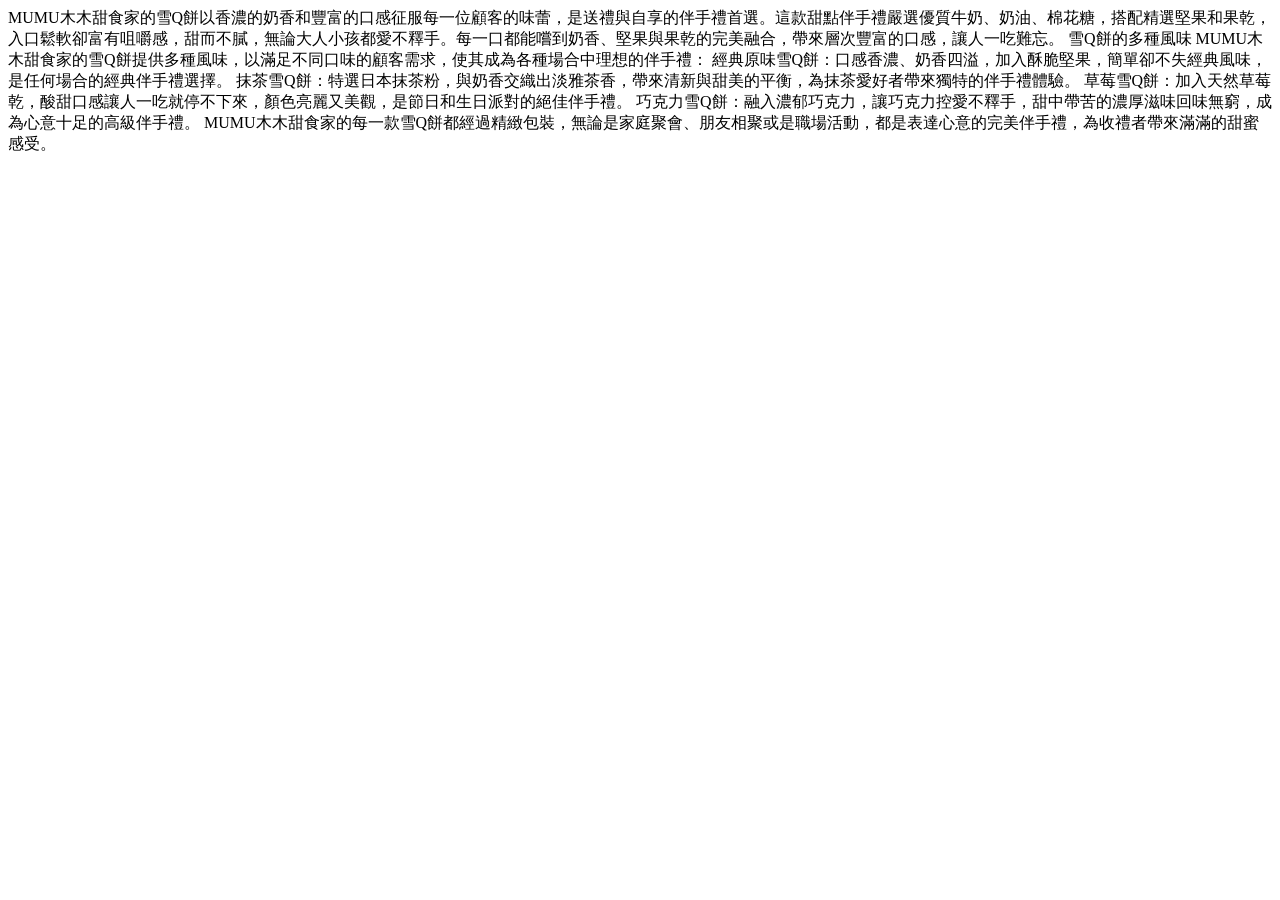
==== index.html @ 4cb91b00 "Add files via upload" ====
<!-- HTML5文件宣告 -->
<!DOCTYPE html>
<!-- 網頁所屬地語言 -->
<html lang="zh-hant-tw">
<!-- 檔頭 -->
<head>
    <!-- meta中繼標籤,文字編碼 -->
    <meta charset="UTF-8">
    <!-- meta 中繼標籤 ,RWD 媒體判斷,再通知CSS調整版面 -->
    <meta name="viewport" content="width=device-width, initial-scale=1.0">
    <!-- 網頁標題(網站名稱-網頁名稱) -->
    <title>MUMU木木甜食家-伴手禮</title>
</head>
<!-- 網頁本文，包含文字圖片...供瀏覽者觀看 -->
<body>
    MUMU木木甜食家的雪Q餅以香濃的奶香和豐富的口感征服每一位顧客的味蕾，是送禮與自享的伴手禮首選。這款甜點伴手禮嚴選優質牛奶、奶油、棉花糖，搭配精選堅果和果乾，入口鬆軟卻富有咀嚼感，甜而不膩，無論大人小孩都愛不釋手。每一口都能嚐到奶香、堅果與果乾的完美融合，帶來層次豐富的口感，讓人一吃難忘。

雪Q餅的多種風味
MUMU木木甜食家的雪Q餅提供多種風味，以滿足不同口味的顧客需求，使其成為各種場合中理想的伴手禮：

經典原味雪Q餅：口感香濃、奶香四溢，加入酥脆堅果，簡單卻不失經典風味，是任何場合的經典伴手禮選擇。
抹茶雪Q餅：特選日本抹茶粉，與奶香交織出淡雅茶香，帶來清新與甜美的平衡，為抹茶愛好者帶來獨特的伴手禮體驗。
草莓雪Q餅：加入天然草莓乾，酸甜口感讓人一吃就停不下來，顏色亮麗又美觀，是節日和生日派對的絕佳伴手禮。
巧克力雪Q餅：融入濃郁巧克力，讓巧克力控愛不釋手，甜中帶苦的濃厚滋味回味無窮，成為心意十足的高級伴手禮。
MUMU木木甜食家的每一款雪Q餅都經過精緻包裝，無論是家庭聚會、朋友相聚或是職場活動，都是表達心意的完美伴手禮，為收禮者帶來滿滿的甜蜜感受。
</body>
</html>
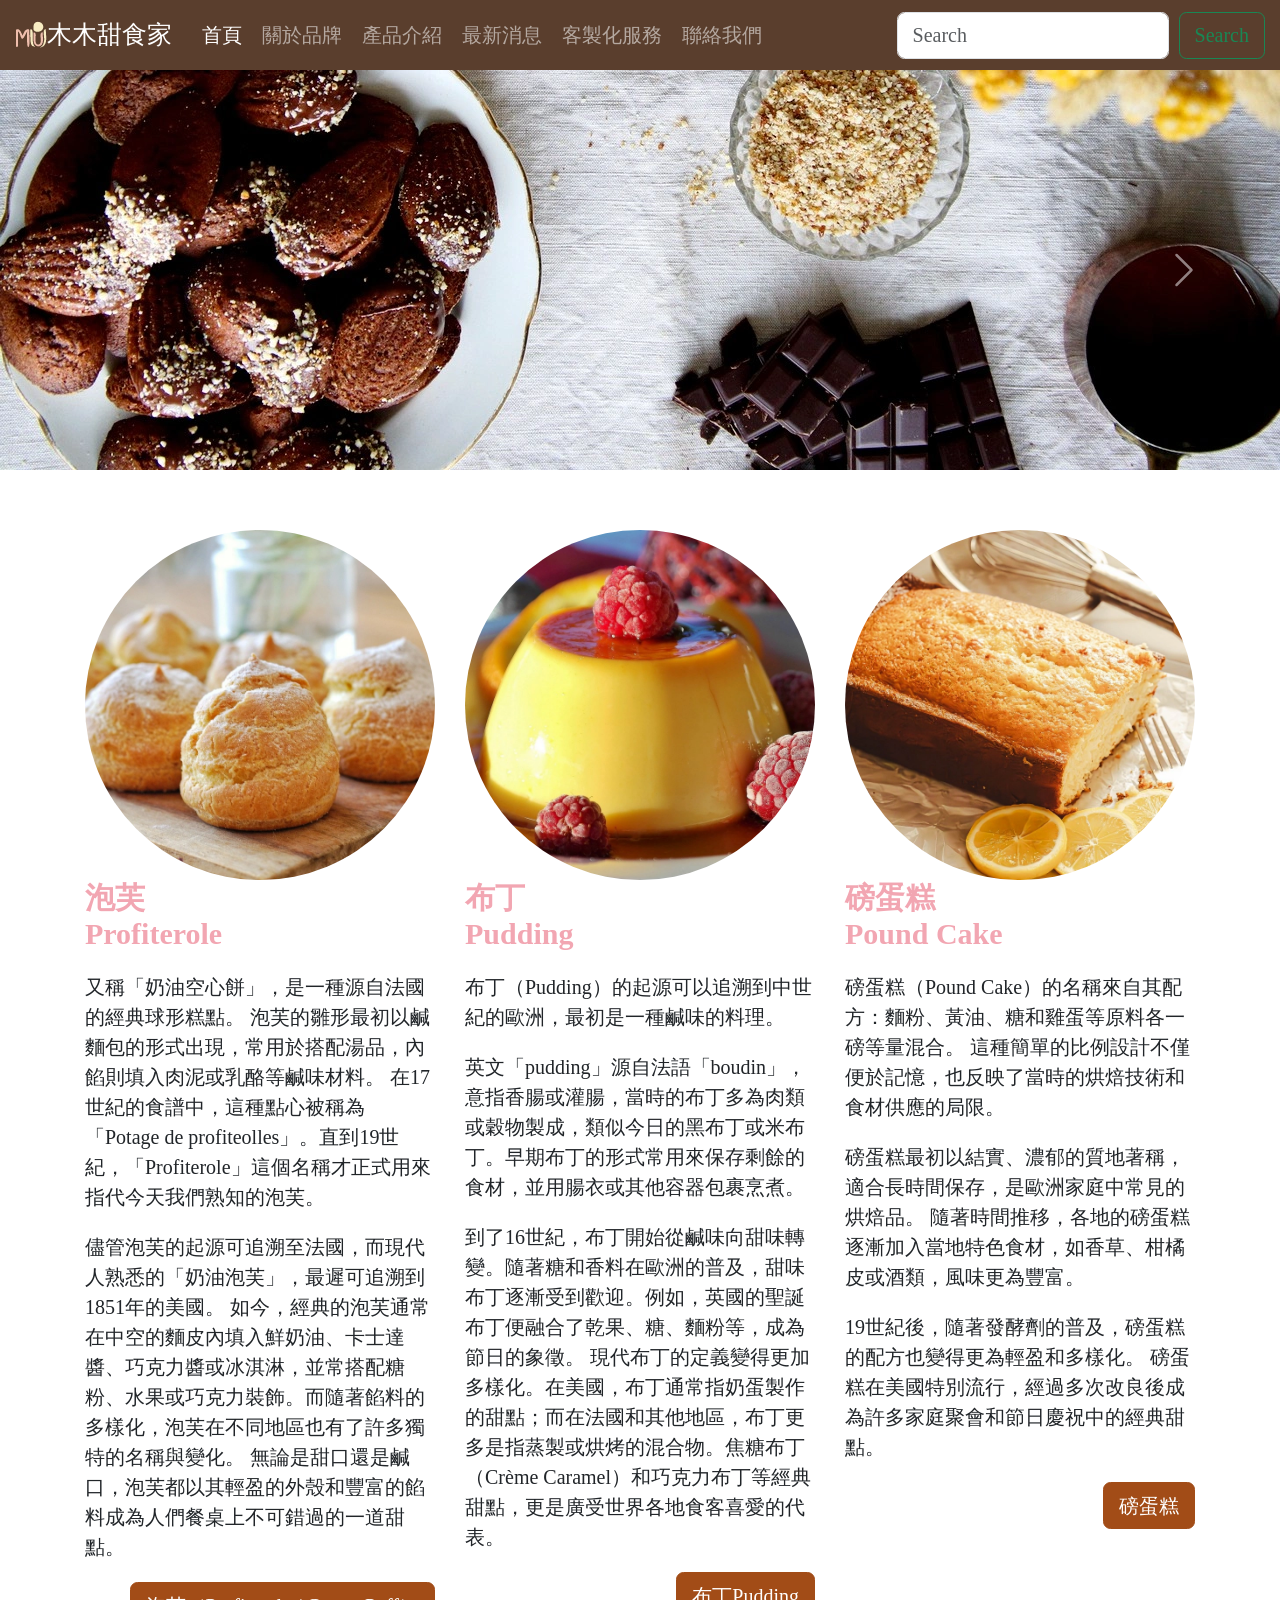
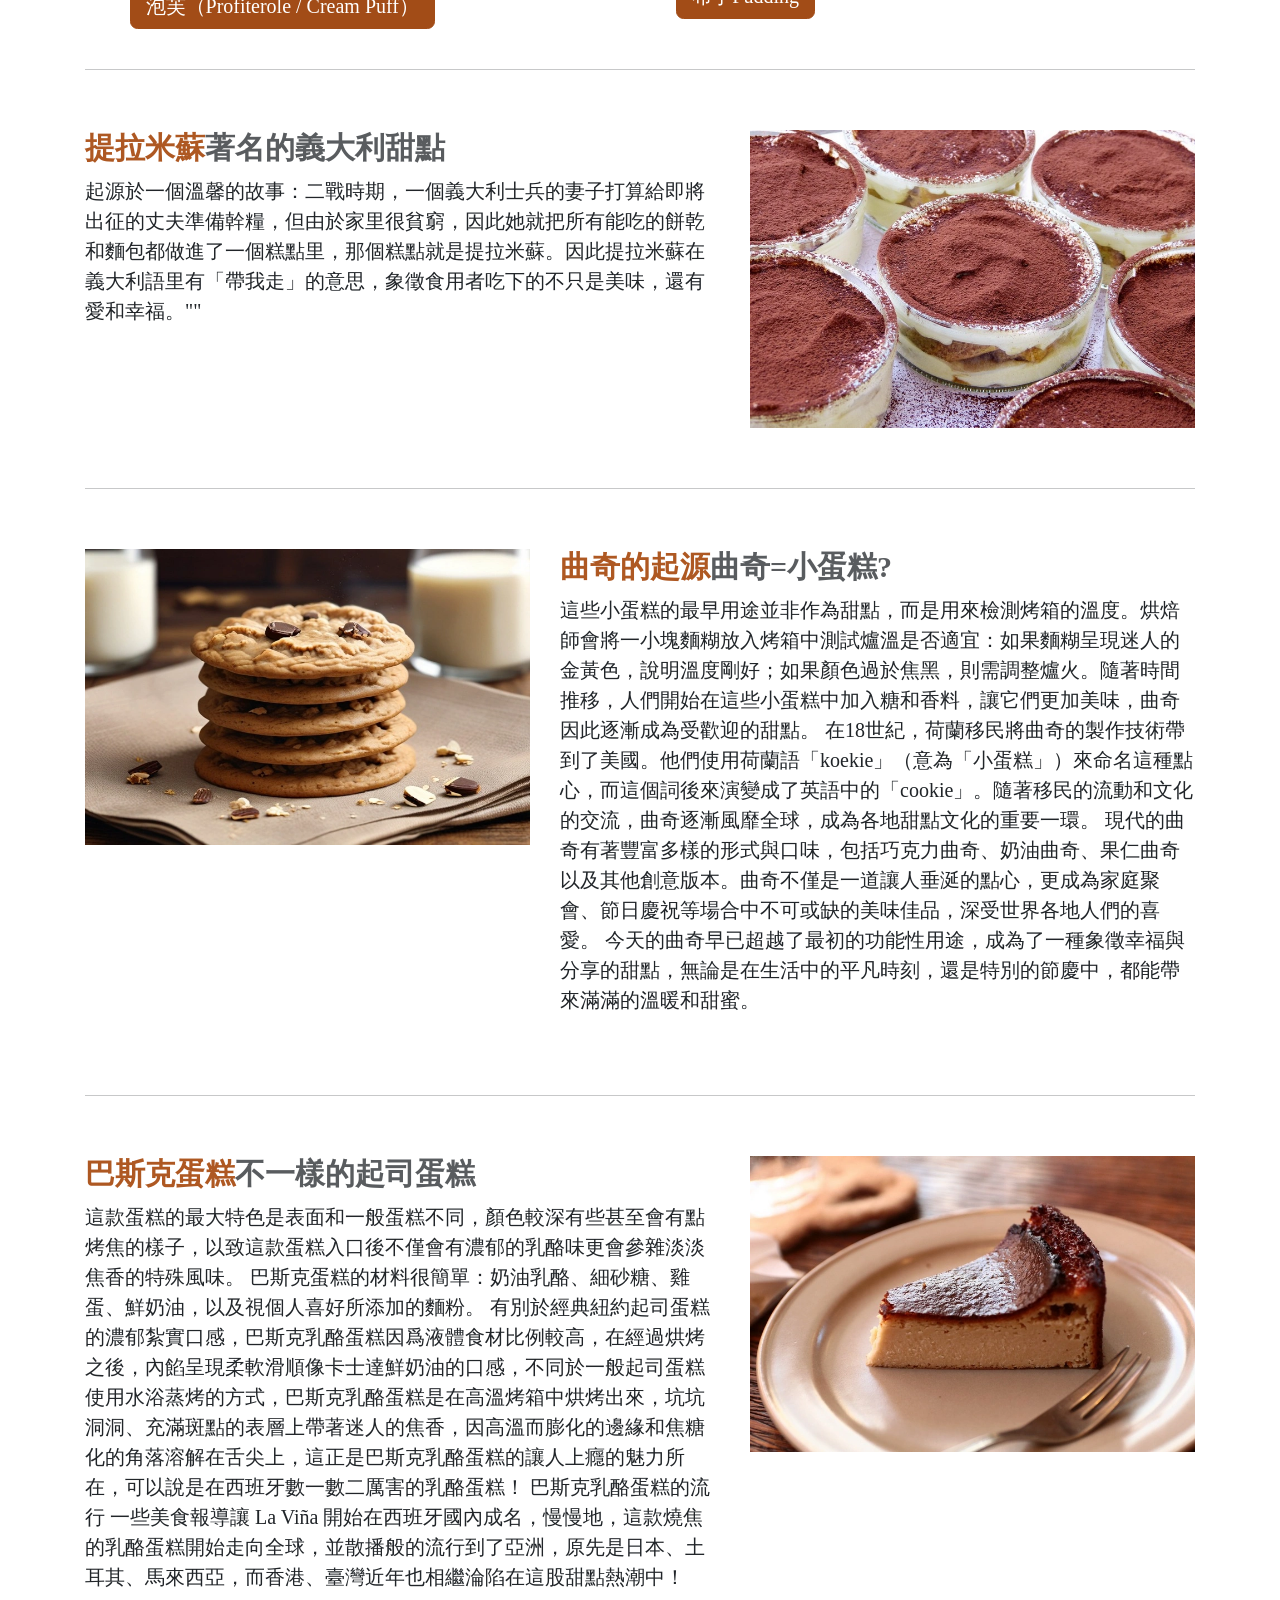
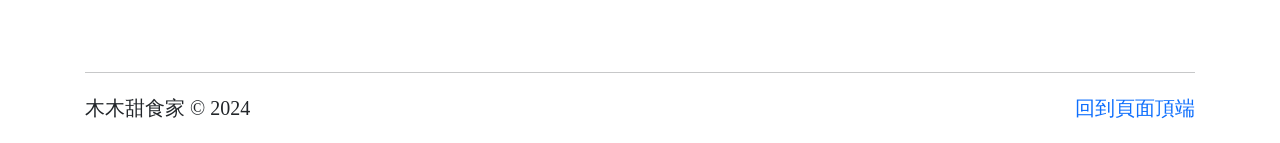
==== commit 68bf941c: "Add files via upload" ====
--- a/index.html
+++ b/index.html
@@ -1,27 +1,182 @@
-<!-- HTML5文件宣告 -->
-<!DOCTYPE html>
-<!-- 網頁所屬地語言 -->
-<html lang="zh-hant-tw">
-<!-- 檔頭 -->
-<head>
-    <!-- meta中繼標籤,文字編碼 -->
-    <meta charset="UTF-8">
-    <!-- meta 中繼標籤 ,RWD 媒體判斷,再通知CSS調整版面 -->
-    <meta name="viewport" content="width=device-width, initial-scale=1.0">
-    <!-- 網頁標題(網站名稱-網頁名稱) -->
-    <title>MUMU木木甜食家-伴手禮</title>
-</head>
-<!-- 網頁本文，包含文字圖片...供瀏覽者觀看 -->
-<body>
-    MUMU木木甜食家的雪Q餅以香濃的奶香和豐富的口感征服每一位顧客的味蕾，是送禮與自享的伴手禮首選。這款甜點伴手禮嚴選優質牛奶、奶油、棉花糖，搭配精選堅果和果乾，入口鬆軟卻富有咀嚼感，甜而不膩，無論大人小孩都愛不釋手。每一口都能嚐到奶香、堅果與果乾的完美融合，帶來層次豐富的口感，讓人一吃難忘。
+<!doctype html>
+<html lang="zh-Hant-TW">
+  <head>
+    <meta charset="utf-8">
+    <meta name="viewport" content="width=device-width, initial-scale=1">
+    <meta name="author" content="木木甜食家">
+   <meta name="description" content="探索甜點的悠久歷史，從巴斯克乳酪蛋糕的焦香細膩到曲奇的幸福滋味、泡芙的輕盈甜美、布丁的柔滑香醇、提拉米蘇的層次甜美與磅蛋糕的經典濃郁，每款甜點都講述著文化與創意的故事。">
+   <meta name="generator" content="Visual Studio Code">
+   <meta name="keywords" content="巴斯克乳酪蛋糕,曲奇起源,泡芙歷史,布丁的故事,磅蛋糕文化,甜點歷史,木木甜食家">
+   <!-- favicon -->
+    <link rel="shortcut icon" href="/favicon.ico">
+    <title>木木甜食家-首頁</title>
+    <link href="https://cdn.jsdelivr.net/npm/bootstrap@5.3.3/dist/css/bootstrap.min.css" rel="stylesheet" integrity="sha384-QWTKZyjpPEjISv5WaRU9OFeRpok6YctnYmDr5pNlyT2bRjXh0JMhjY6hW+ALEwIH" crossorigin="anonymous">
+    <link rel="stylesheet" href="css/custom.css">
+    <!-- GA追蹤分析 -->
+     <!-- Google tag (gtag.js) -->
+<script async src="https://www.googletagmanager.com/gtag/js?id=G-6DK0D7R4P3"></script>
+<script>
+  window.dataLayer = window.dataLayer || [];
+  function gtag(){dataLayer.push(arguments);}
+  gtag('js', new Date());
 
-雪Q餅的多種風味
-MUMU木木甜食家的雪Q餅提供多種風味，以滿足不同口味的顧客需求，使其成為各種場合中理想的伴手禮：
+  gtag('config', 'G-6DK0D7R4P3');
+</script>
+  </head>
+  <body>
+    <!-- 固定導覽列 header或nav標籤加入"fixed-top" 固定導覽列跟回到頁首擇一就可以了 -->
+    <header class="fixed-top">
+      <!-- 導覽列 深色背景be-dark navbar-dark 淺色背景be-light-->
+      <nav class="navbar navbar-expand-lg bg-dark navbar-dark">
+        <div class="container-fluid">
+          <img src="images/index/logomu16.png" class="text-center" alt="MuMu Sweet Home"><a class="navbar-brand" href="#">木木甜食家</a>
+          <button class="navbar-toggler" type="button" data-bs-toggle="collapse" data-bs-target="#navbarSupportedContent" aria-controls="navbarSupportedContent" aria-expanded="false" aria-label="Toggle navigation">
+            <span class="navbar-toggler-icon"></span>
+          </button>
+          <div class="collapse navbar-collapse" id="navbarSupportedContent">
+            <ul class="navbar-nav me-auto mb-2 mb-lg-0">
+              <li class="nav-item">
+                <a class="nav-link active" aria-current="page" href="index.html">首頁</a>
+              </li>
+              <li class="nav-item">
+                <a class="nav-link" href="about.html">關於品牌</a>
+              </li>
+              <li class="nav-item">
+                <a class="nav-link" href="menu.html">產品介紹</a>
+              </li>
+              <li class="nav-item">
+                <a class="nav-link" href="news.html">最新消息</a>
+              </li>
+              <li class="nav-item">
+                <a class="nav-link" href="custom.html">客製化服務</a>
+              </li>
+              <li class="nav-item">
+                <a class="nav-link" href="https://toolkit.url.com.tw/bbs/index.php?email=bbs@trial-157910.url.tw" target="_blank">聯絡我們</a>
+              </li>
+            </ul>
+            <form class="d-flex" role="search">
+              <input class="form-control me-2" type="search" placeholder="Search" aria-label="Search">
+              <button class="btn btn-outline-success" type="submit">Search</button>
+            </form>
+          </div>
+        </div>
+      </nav>
+    </header>
+    <main>
+       <!-- 輪播圖框架 -->
+      <div id="carouselExampleInterval" class="carousel slide" data-bs-ride="carousel">
+        <div class="carousel-inner">
+          <div class="carousel-item active" data-bs-interval="4000">
+            <img src="images/index/madeleine-1.webp" class="d-block w-100" alt="瑪德蓮" title="瑪德蓮" aria-label="瑪德蓮">
+          </div>
+          <div class="carousel-item" data-bs-interval="4000">
+            <img src="images/index/cookies-1-1.webp" class="d-block w-100" alt="曲奇餅乾" title="曲奇餅乾" aria-label="曲奇餅乾">
+          </div>
+          <div class="carousel-item">
+            <img src="images/index/cakes-1.webp" class="d-block w-100" alt="巧克力磅蛋糕" title="巧克力磅蛋糕" aria-label="巧克力磅蛋糕">
+          </div>
+        </div>
+        <button class="carousel-control-prev" type="button" data-bs-target="#carouselExampleInterval" data-bs-slide="prev">
+          <span class="carousel-control-prev-icon" aria-hidden="true"></span>
+          <span class="visually-hidden">Previous</span>
+        </button>
+        <button class="carousel-control-next" type="button" data-bs-target="#carouselExampleInterval" data-bs-slide="next">
+          <span class="carousel-control-next-icon" aria-hidden="true"></span>
+          <span class="visually-hidden">Next</span>
+        </button>
+      </div>
+      <!-- 框架 -->
+      <div class="container">
+        <div class="row">
+         <div class="col-lg-4 order-md-2 mt-5">
+          <!-- 圖片加入超連結 -->
+          <a href="https://zh.wikipedia.org/zh-tw/%E7%A3%85%E8%9B%8B%E7%B3%95" target="_blank"><img src="images/index/lemon-cake-800.webp" class="rounded-circle w-100" alt="磅蛋糕（Pound Cake）" title="磅蛋糕（Pound Cake）" aria-label="磅蛋糕（Pound Cake）"></a>
+            <div class="card-body">
+              <h2 class="h2-pink">磅蛋糕<P>Pound Cake</P></h2>
+              <p class="card-text">磅蛋糕（Pound Cake）的名稱來自其配方：麵粉、黃油、糖和雞蛋等原料各一磅等量混合。
+             這種簡單的比例設計不僅便於記憶，也反映了當時的烘焙技術和食材供應的局限。</p>
+                <P>磅蛋糕最初以結實、濃郁的質地著稱，適合長時間保存，是歐洲家庭中常見的烘焙品。
+                隨著時間推移，各地的磅蛋糕逐漸加入當地特色食材，如香草、柑橘皮或酒類，風味更為豐富。</P>
+                <p>19世紀後，隨著發酵劑的普及，磅蛋糕的配方也變得更為輕盈和多樣化。
+                磅蛋糕在美國特別流行，經過多次改良後成為許多家庭聚會和節日慶祝中的經典甜點。</p>
+              <p class="text-end"><a href="https://zh.wikipedia.org/zh-tw/%E7%A3%85%E8%9B%8B%E7%B3%95" target="_blank" class="btn btn-primary" role="buttom">磅蛋糕</a></p>
+            </div>
+         </div>
+         <div class="col-lg-4 order-md-1 mt-5">
+          <a href="https://zh.wikipedia.org/zh-tw/%E5%B8%83%E4%B8%81" target="_blank"><img src="images/index/pudding-800.webp" class="rounded-circle w-100" alt="布丁Pudding" title="布丁Pudding" aria-label="布丁Pudding"></a>
+            <div class="card-body">
+              <h2 class="h2-pink">布丁<P>Pudding</P></h2>
+              <p class="card-text">布丁（Pudding）的起源可以追溯到中世紀的歐洲，最初是一種鹹味的料理。</p><p>英文「pudding」源自法語「boudin」，意指香腸或灌腸，當時的布丁多為肉類或穀物製成，類似今日的黑布丁或米布丁。早期布丁的形式常用來保存剩餘的食材，並用腸衣或其他容器包裹烹煮。</p>
 
-經典原味雪Q餅：口感香濃、奶香四溢，加入酥脆堅果，簡單卻不失經典風味，是任何場合的經典伴手禮選擇。
-抹茶雪Q餅：特選日本抹茶粉，與奶香交織出淡雅茶香，帶來清新與甜美的平衡，為抹茶愛好者帶來獨特的伴手禮體驗。
-草莓雪Q餅：加入天然草莓乾，酸甜口感讓人一吃就停不下來，顏色亮麗又美觀，是節日和生日派對的絕佳伴手禮。
-巧克力雪Q餅：融入濃郁巧克力，讓巧克力控愛不釋手，甜中帶苦的濃厚滋味回味無窮，成為心意十足的高級伴手禮。
-MUMU木木甜食家的每一款雪Q餅都經過精緻包裝，無論是家庭聚會、朋友相聚或是職場活動，都是表達心意的完美伴手禮，為收禮者帶來滿滿的甜蜜感受。
-</body>
-</html>
+                <P>到了16世紀，布丁開始從鹹味向甜味轉變。隨著糖和香料在歐洲的普及，甜味布丁逐漸受到歡迎。例如，英國的聖誕布丁便融合了乾果、糖、麵粉等，成為節日的象徵。
+                
+                現代布丁的定義變得更加多樣化。在美國，布丁通常指奶蛋製作的甜點；而在法國和其他地區，布丁更多是指蒸製或烘烤的混合物。焦糖布丁（Crème Caramel）和巧克力布丁等經典甜點，更是廣受世界各地食客喜愛的代表。</p>
+              <P class="text-end"><a href="https://zh.wikipedia.org/zh-tw/%E5%B8%83%E4%B8%81" target="_blank" class="btn btn-primary" role="button">布丁Pudding</a></P>
+            </div>
+         </div>
+         <div class="col-lg-4 order-md-0 mt-5">
+          <a href="https://zh.wikipedia.org/zh-tw/%E6%B3%A1%E8%8A%99" target="_blank"><img src="images/index/puff-800.webp" class="rounded-circle w-100" alt="泡芙（Profiterole / Cream Puff）" title="泡芙（Profiterole / Cream Puff）" aria-label="泡芙（Profiterole / Cream Puff）"></a>
+            <div class="card-body">
+              <h2 class="h2-pink">泡芙<P>Profiterole</P></h2>
+              <p class="card-text">又稱「奶油空心餅」，是一種源自法國的經典球形糕點。
+                泡芙的雛形最初以鹹麵包的形式出現，常用於搭配湯品，內餡則填入肉泥或乳酪等鹹味材料。
+                在17世紀的食譜中，這種點心被稱為 「Potage de profiteolles」。直到19世紀，「Profiterole」這個名稱才正式用來指代今天我們熟知的泡芙。</P>
+                <P>儘管泡芙的起源可追溯至法國，而現代人熟悉的「奶油泡芙」，最遲可追溯到1851年的美國。
+                如今，經典的泡芙通常在中空的麵皮內填入鮮奶油、卡士達醬、巧克力醬或冰淇淋，並常搭配糖粉、水果或巧克力裝飾。而隨著餡料的多樣化，泡芙在不同地區也有了許多獨特的名稱與變化。
+                無論是甜口還是鹹口，泡芙都以其輕盈的外殼和豐富的餡料成為人們餐桌上不可錯過的一道甜點。</p>
+                <P class="text-end"><a href="https://zh.wikipedia.org/zh-tw/%E6%B3%A1%E8%8A%99" target="_blank" class="btn btn-primary" role="button">泡芙（Profiterole / Cream Puff）</a></P>
+            </div>
+         </div>
+        </div>
+        <hr>
+        <div class="row my-5">
+          <div class="col-md-7">
+            <h2>提拉米蘇<span class="text-muted">著名的義大利甜點</span></h2>
+            <p>起源於一個溫馨的故事：二戰時期，一個義大利士兵的妻子打算給即將出征的丈夫準備幹糧，但由於家里很貧窮，因此她就把所有能吃的餅乾和麵包都做進了一個糕點里，那個糕點就是提拉米蘇。因此提拉米蘇在義大利語里有「帶我走」的意思，象徵食用者吃下的不只是美味，還有愛和幸福。"" </p>
+          </div>
+          <div class="col-md-5">
+            <img src="images/index/tiramisu-cup-600.webp" alt="提拉米蘇" title="提拉米蘇" class="img-fluid mx-auto" aria-label="提拉米蘇">
+          </div>
+        </div>
+        <hr>
+        <div class="row my-5">
+          <div class="col-md-7 order-md-1">
+            <h2>曲奇的起源<span class="text-muted">曲奇=小蛋糕?</span></h2>
+            <p>這些小蛋糕的最早用途並非作為甜點，而是用來檢測烤箱的溫度。烘焙師會將一小塊麵糊放入烤箱中測試爐溫是否適宜：如果麵糊呈現迷人的金黃色，說明溫度剛好；如果顏色過於焦黑，則需調整爐火。隨著時間推移，人們開始在這些小蛋糕中加入糖和香料，讓它們更加美味，曲奇因此逐漸成為受歡迎的甜點。
+
+              在18世紀，荷蘭移民將曲奇的製作技術帶到了美國。他們使用荷蘭語「koekie」（意為「小蛋糕」）來命名這種點心，而這個詞後來演變成了英語中的「cookie」。隨著移民的流動和文化的交流，曲奇逐漸風靡全球，成為各地甜點文化的重要一環。
+              現代的曲奇有著豐富多樣的形式與口味，包括巧克力曲奇、奶油曲奇、果仁曲奇以及其他創意版本。曲奇不僅是一道讓人垂涎的點心，更成為家庭聚會、節日慶祝等場合中不可或缺的美味佳品，深受世界各地人們的喜愛。
+              今天的曲奇早已超越了最初的功能性用途，成為了一種象徵幸福與分享的甜點，無論是在生活中的平凡時刻，還是特別的節慶中，都能帶來滿滿的溫暖和甜蜜。</p>
+          </div>
+          <div class="col-md-5 order-md-0">
+            <img src="images/index/cookies-600.webp" alt="曲奇餅乾" title="曲奇餅乾" class="img-fluid mx-auto" aria-label="曲奇餅乾">
+          </div>
+        </div>
+        <hr>
+        <div class="row my-5">
+          <div class="col-md-7">
+            <h2>巴斯克蛋糕<span class="text-muted">不一樣的起司蛋糕</span></h2>
+            <p>這款蛋糕的最大特色是表面和一般蛋糕不同，顏色較深有些甚至會有點烤焦的樣子，以致這款蛋糕入口後不僅會有濃郁的乳酪味更會參雜淡淡焦香的特殊風味。
+              巴斯克蛋糕的材料很簡單：奶油乳酪、細砂糖、雞蛋、鮮奶油，以及視個人喜好所添加的麵粉。
+              有別於經典紐約起司蛋糕的濃郁紮實口感，巴斯克乳酪蛋糕因爲液體食材比例較高，在經過烘烤之後，內餡呈現柔軟滑順像卡士達鮮奶油的口感，不同於一般起司蛋糕使用水浴蒸烤的方式，巴斯克乳酪蛋糕是在高溫烤箱中烘烤出來，坑坑洞洞、充滿斑點的表層上帶著迷人的焦香，因高溫而膨化的邊緣和焦糖化的角落溶解在舌尖上，這正是巴斯克乳酪蛋糕的讓人上癮的魅力所在，可以說是在西班牙數一數二厲害的乳酪蛋糕！
+              巴斯克乳酪蛋糕的流行
+              一些美食報導讓 La Viña 開始在西班牙國內成名，慢慢地，這款燒焦的乳酪蛋糕開始走向全球，並散播般的流行到了亞洲，原先是日本、土耳其、馬來西亞，而香港、臺灣近年也相繼淪陷在這股甜點熱潮中！</p>
+          </div>
+          <div class="col-md-5">
+            <img src="images/index/basque-cake-600.webp" alt="巴斯克蛋糕" title="巴斯克蛋糕" class="img-fluid mx-auto" aria-label="巴斯克蛋糕">
+          </div>
+        </div>
+        <hr>
+      </div>
+      <!-- 把footer變容器 -->
+      <footer class="container">
+        <!-- fioat-end浮動靠右 -->
+        <p class="float-end"><a href="#top">回到頁面頂端</a></P>
+        <P>木木甜食家 &copy; 2024</P>
+      </footer>
+    </main>
+    <script src="https://cdn.jsdelivr.net/npm/bootstrap@5.3.3/dist/js/bootstrap.bundle.min.js" 
+    integrity="sha384-YvpcrYf0tY3lHB60NNkmXc5s9fDVZLESaAA55NDzOxhy9GkcIdslK1eN7N6jIeHz" 
+    crossorigin="anonymous"></script>
+  </body>
+</html>
--- a/css/custom.css
+++ b/css/custom.css
@@ -0,0 +1,64 @@
+/* 導覽列背景顏色  */
+:root,
+[data-bs-theme=light] {
+  --bs-dark-rgb: 90, 62, 45;
+}
+
+:root,
+[data-bs-theme=light] {
+--bs-primary-text-emphasis: #ed9e28;
+}
+
+/* 連結google Fonts雲端字體，提供用戶一致體驗UX；copy @import url 的連結回來貼在custom.css */
+@import url('https://fonts.googleapis.com/css2?family=Noto+Sans+TC:wght@400&display=swap');
+
+/* 套用google Fonts雲端字體；透過BODY標籤，改變全部的文案預設字體*/
+body{font-family: "微軟正黑體","Noto Sans TC", serif;}
+
+/* 更改根元素的文字大小，1rem=16px */
+html{font-size: 20PX;}
+
+/* 改善手機顯示carousel太小的問題 */
+.carousel {
+  margin-top: 70px; /* 根據 navbar 的高度調整，預設 bootstrap navbar 高度約為 56px */
+}
+/* 固定carousel圖片高度 height可以改設定 min-height/max-height 改善手機顯示的問題 */
+.carousel-item img{
+  width: 100%;
+  height: auto; 
+  margin: auto;
+  object-fit: cover; /* 確保圖片比例不變，並填充容器 */
+}
+
+
+
+/* 按鈕顏色要自訂 在bootstrap.css找到按鈕顏色EX:btn-primary(藍色)的程式碼抓回來再自己把原本設定的藍改成你要的顏色 */
+.btn-primary {
+  --bs-btn-color: #fff;
+  --bs-btn-bg: #a24c17;
+  --bs-btn-border-color: #a24c17;
+  --bs-btn-hover-color: #fff;
+  --bs-btn-hover-bg: #b15922;
+  --bs-btn-hover-border-color: #b15922;
+  --bs-btn-focus-shadow-rgb: 49, 132, 253;
+  --bs-btn-active-color: #fff;
+  --bs-btn-active-bg: #b15922;
+  --bs-btn-active-border-color: #a24c17;
+  --bs-btn-active-shadow: inset 0 3px 5px rgba(0, 0, 0, 0.125);
+  --bs-btn-disabled-color: #fff;
+  --bs-btn-disabled-bg: #a24c17;
+  --bs-btn-disabled-border-color: #a24c17;
+}
+
+/* 拿掉超連結文字下底線  複合選取器 footer跟a {屬性 文字裝飾 :值none不要 } line-through刪除線  underline下底線 */
+footer a {text-decoration: none;}
+
+/* 選取器是類別，影響個別，需要手動套用 */
+.h2-pink{font-size: 1.5rem;font-weight: 900;color: #F2A6B2; }
+
+/* 選取器是標籤，影響整體 */
+h2{font-size: 1.5rem; font-weight: 900; color:#ae5822 ;}
+
+textIndent{text-indent: 2rem;}
+
+.text-orange{color:#c66d36 ;}
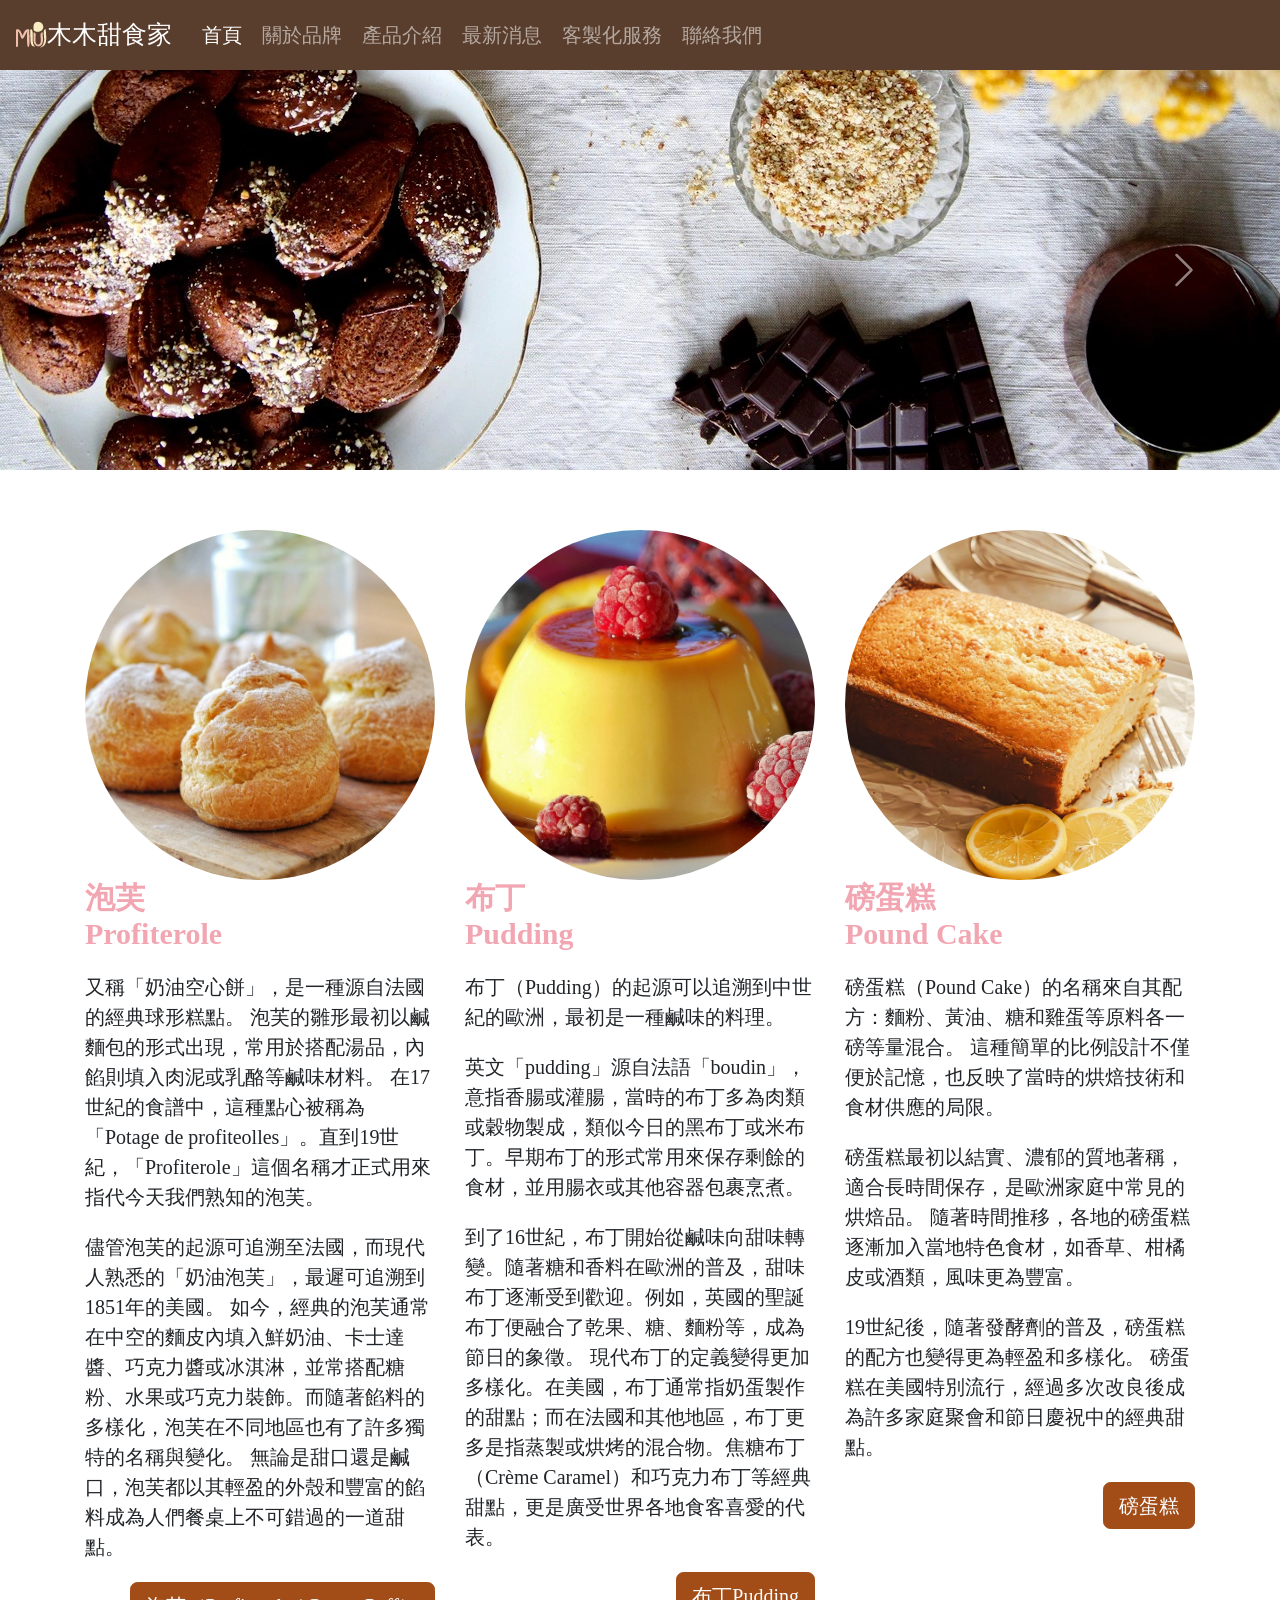
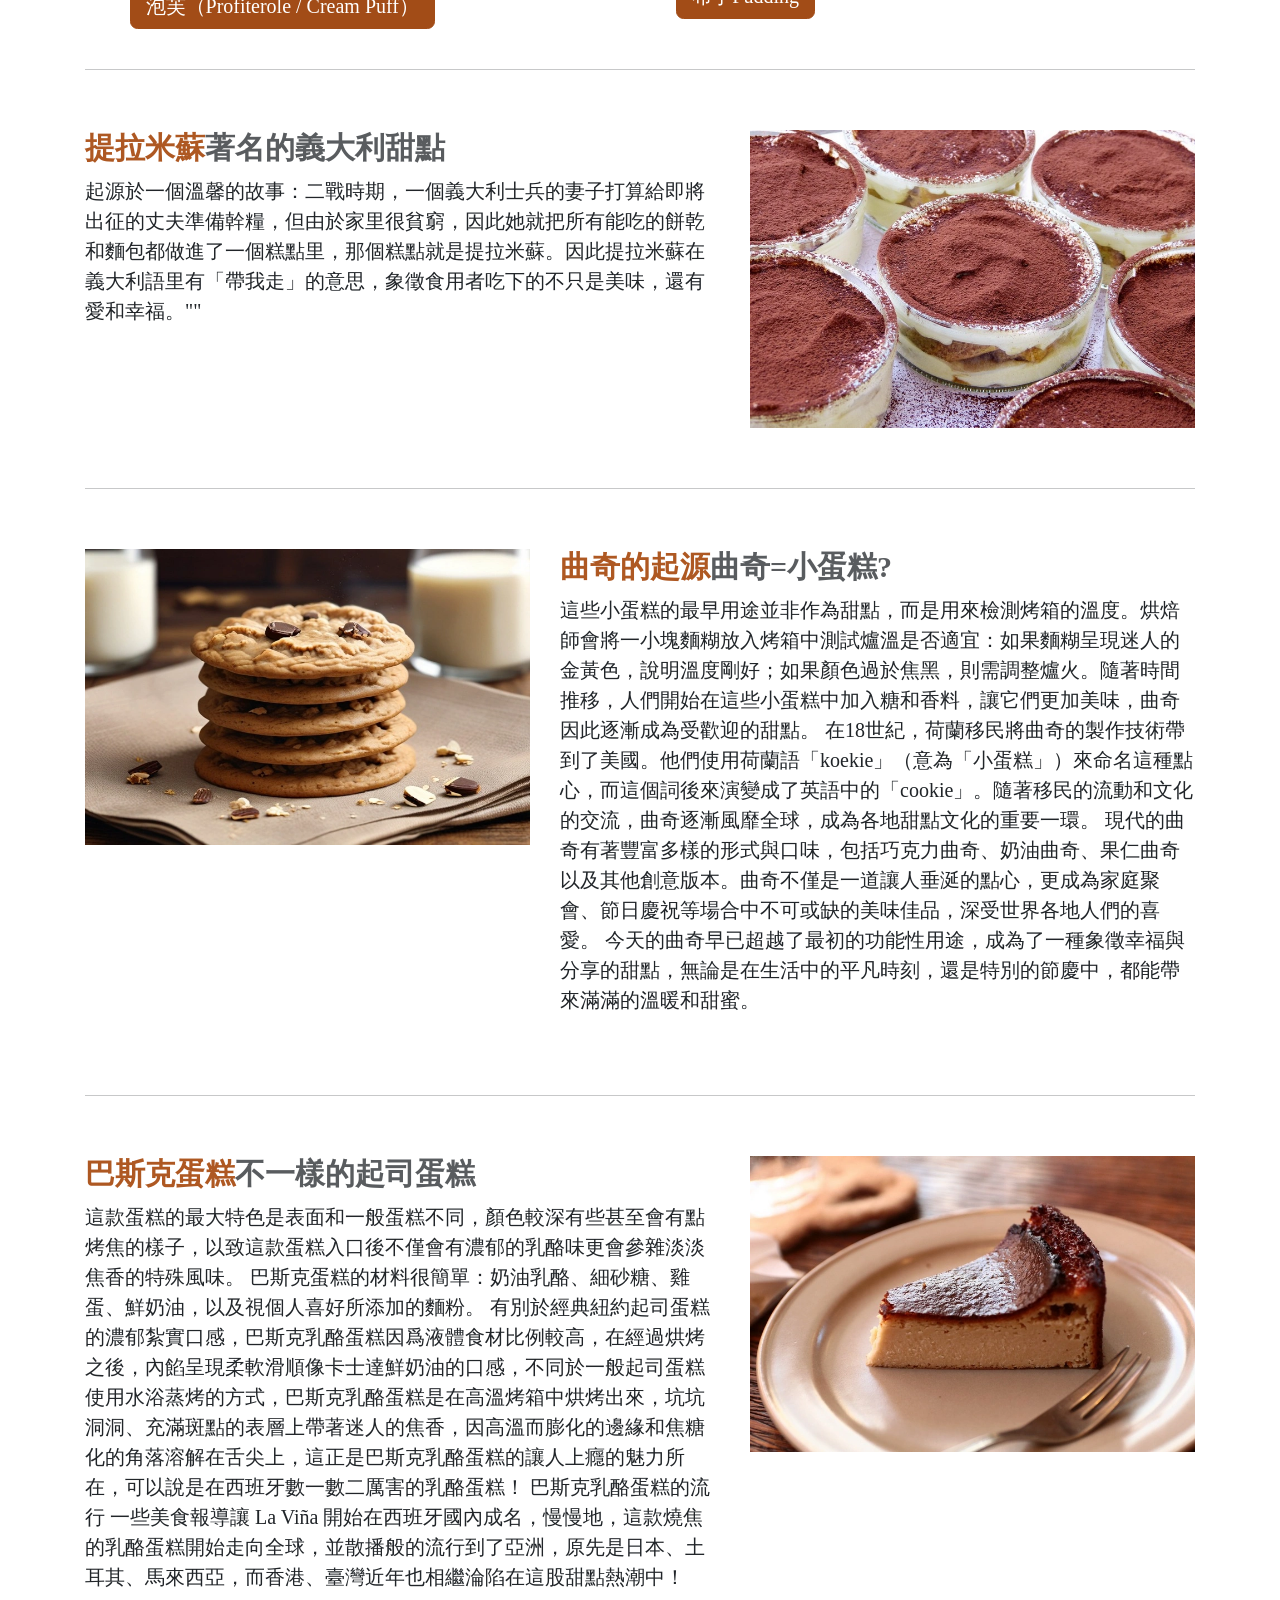
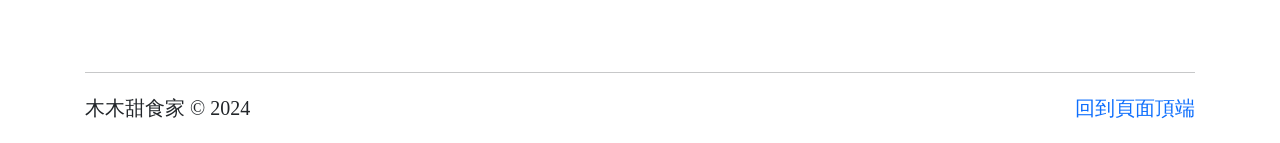
==== commit c186e11b: "Add files via upload" ====
--- a/index.html
+++ b/index.html
@@ -13,15 +13,6 @@
     <link href="https://cdn.jsdelivr.net/npm/bootstrap@5.3.3/dist/css/bootstrap.min.css" rel="stylesheet" integrity="sha384-QWTKZyjpPEjISv5WaRU9OFeRpok6YctnYmDr5pNlyT2bRjXh0JMhjY6hW+ALEwIH" crossorigin="anonymous">
     <link rel="stylesheet" href="css/custom.css">
     <!-- GA追蹤分析 -->
-     <!-- Google tag (gtag.js) -->
-<script async src="https://www.googletagmanager.com/gtag/js?id=G-6DK0D7R4P3"></script>
-<script>
-  window.dataLayer = window.dataLayer || [];
-  function gtag(){dataLayer.push(arguments);}
-  gtag('js', new Date());
-
-  gtag('config', 'G-6DK0D7R4P3');
-</script>
   </head>
   <body>
     <!-- 固定導覽列 header或nav標籤加入"fixed-top" 固定導覽列跟回到頁首擇一就可以了 -->
@@ -54,10 +45,9 @@
                 <a class="nav-link" href="https://toolkit.url.com.tw/bbs/index.php?email=bbs@trial-157910.url.tw" target="_blank">聯絡我們</a>
               </li>
             </ul>
-            <form class="d-flex" role="search">
-              <input class="form-control me-2" type="search" placeholder="Search" aria-label="Search">
-              <button class="btn btn-outline-success" type="submit">Search</button>
-            </form>
+            <script async src="https://cse.google.com/cse.js?cx=9753ba6b9b1a444a7">
+            </script>
+            <div class="gcse-searchbox"></div>
           </div>
         </div>
       </nav>
@@ -86,6 +76,7 @@
         </button>
       </div>
       <!-- 框架 -->
+      <div class="gcse-searchresults"></div>
       <div class="container">
         <div class="row">
          <div class="col-lg-4 order-md-2 mt-5">
